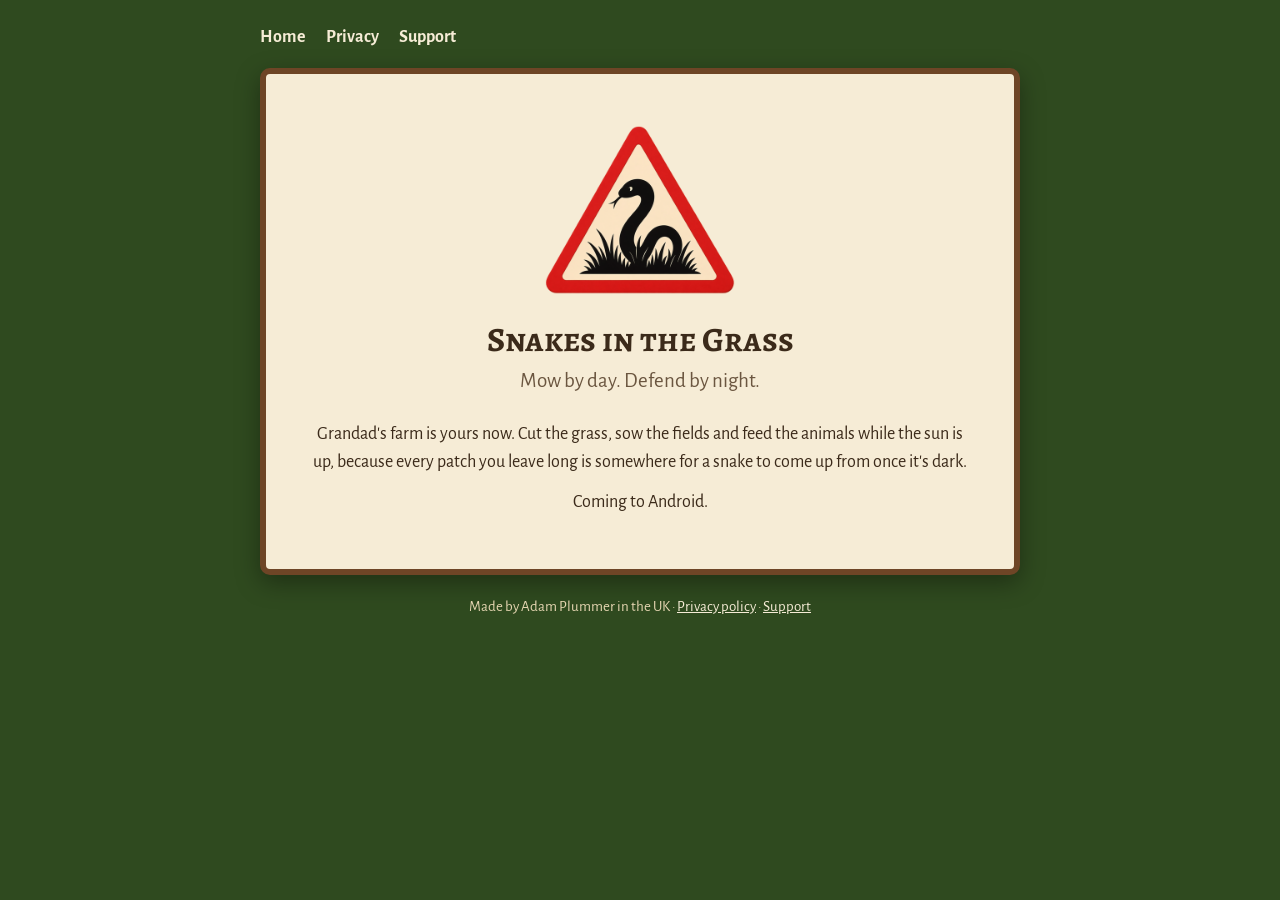
==== index.html @ 62ae63ba "Add files via upload" ====
<!doctype html>
<html lang="en-GB">
<head>
    <meta charset="utf-8">
    <meta name="viewport" content="width=device-width, initial-scale=1">
    <title>Snakes in the Grass</title>
    <meta name="description" content="A farming game for Android: mow by day, defend by night, before the snakes come up out of the long grass.">
    <link rel="icon" type="image/png" href="favicon.png">
    <link rel="preconnect" href="https://fonts.googleapis.com">
    <link rel="preconnect" href="https://fonts.gstatic.com" crossorigin>
    <link href="https://fonts.googleapis.com/css2?family=Alegreya+SC:wght@700&family=Alegreya+Sans:wght@400;700&display=swap" rel="stylesheet">
    <link rel="stylesheet" href="style.css">
</head>
<body>
    <nav>
        <a href="./">Home</a>
        <a href="privacy.html">Privacy</a>
        <a href="support.html">Support</a>
    </nav>

    <main class="sheet hero">
        <img src="logo.png" alt="A black snake rising out of grass on a red warning triangle" width="480" height="480">
        <h1>Snakes in the Grass</h1>
        <p class="tagline">Mow by day. Defend by night.</p>
        <p>Grandad's farm is yours now. Cut the grass, sow the fields and feed the animals while the sun is up, because every patch you leave long is somewhere for a snake to come up from once it's dark.</p>
        <p>Coming to Android.</p>
    </main>

    <footer>
        Made by Adam Plummer in the UK &middot; <a href="privacy.html">Privacy policy</a> &middot; <a href="support.html">Support</a>
    </footer>
</body>
</html>
---- style.css ----
/* Snakes in the Grass - the game's website (Road to launch item 20).
   Parchment and ink, the HUD's colours; Alegreya, the HUD's type. */

:root {
    --parchment: #f6ecd6;
    --parchment-edge: #e6d6b2;
    --ink: #3b2a1a;
    --ink-soft: #6b5640;
    --wood: #6e4526;
    --warning: #c62828;
    --page: #2f4a1f;
}

* {
    box-sizing: border-box;
}

html {
    background: var(--page);
}

body {
    margin: 0;
    padding: 24px 16px 48px;
    font-family: "Alegreya Sans", Georgia, serif;
    font-size: 18px;
    line-height: 1.55;
    color: var(--ink);
    background: var(--page);
}

.sheet {
    max-width: 760px;
    margin: 0 auto;
    padding: 36px 40px 40px;
    background: var(--parchment);
    border: 6px solid var(--wood);
    border-radius: 10px;
    box-shadow: 0 8px 24px rgba(0, 0, 0, 0.35);
}

h1,
h2 {
    font-family: "Alegreya SC", Georgia, serif;
    font-weight: 700;
    line-height: 1.2;
}

h1 {
    margin: 0 0 4px;
    font-size: 34px;
}

h2 {
    margin: 32px 0 8px;
    font-size: 23px;
    border-bottom: 2px solid var(--parchment-edge);
    padding-bottom: 4px;
}

h3 {
    margin: 22px 0 4px;
    font-size: 19px;
}

p,
ul {
    margin: 0 0 12px;
}

ul {
    padding-left: 22px;
}

li {
    margin-bottom: 4px;
}

a {
    color: var(--warning);
}

.dated {
    color: var(--ink-soft);
    margin-bottom: 20px;
}

.summary {
    background: #fbf5e7;
    border-left: 5px solid var(--warning);
    padding: 12px 16px;
    margin: 16px 0 8px;
}

.summary ul {
    margin: 0;
}

nav {
    max-width: 760px;
    margin: 0 auto 16px;
    display: flex;
    gap: 20px;
    flex-wrap: wrap;
}

nav a {
    color: var(--parchment);
    text-decoration: none;
    font-weight: 700;
}

nav a:hover {
    text-decoration: underline;
}

.hero {
    text-align: center;
}

.hero img {
    width: 200px;
    max-width: 60%;
    height: auto;
}

.tagline {
    font-size: 21px;
    color: var(--ink-soft);
    margin-bottom: 24px;
}

footer {
    max-width: 760px;
    margin: 20px auto 0;
    color: var(--parchment-edge);
    font-size: 15px;
    text-align: center;
}

footer a {
    color: var(--parchment);
}

@media (max-width: 560px) {
    .sheet {
        padding: 24px 18px 28px;
        border-width: 4px;
    }

    h1 {
        font-size: 28px;
    }
}
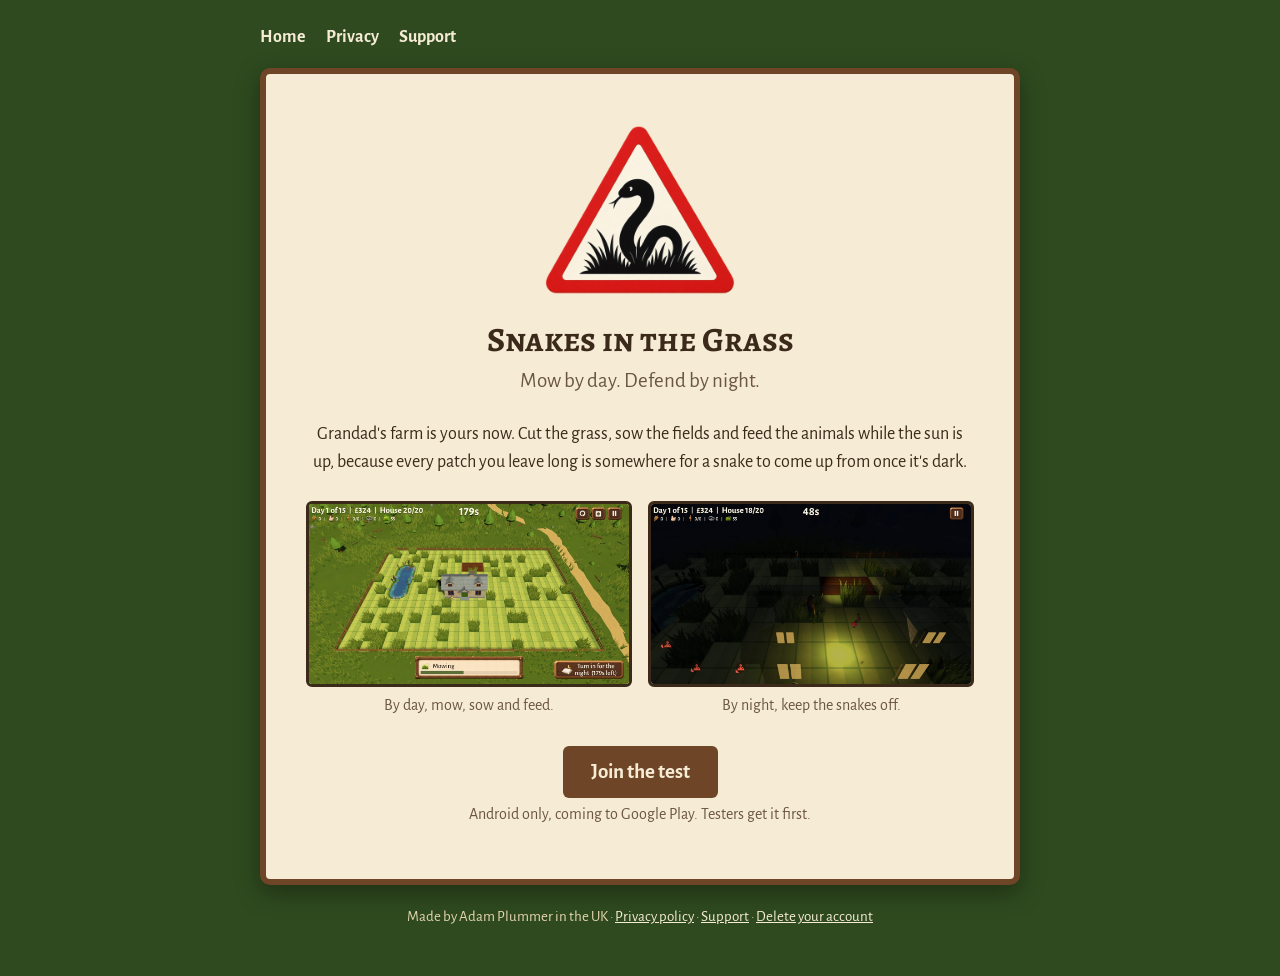
==== commit c39e07cb: "Add files via upload" ====
--- a/index.html
+++ b/index.html
@@ -23,11 +23,27 @@
         <h1>Snakes in the Grass</h1>
         <p class="tagline">Mow by day. Defend by night.</p>
         <p>Grandad's farm is yours now. Cut the grass, sow the fields and feed the animals while the sun is up, because every patch you leave long is somewhere for a snake to come up from once it's dark.</p>
-        <p>Coming to Android.</p>
+
+        <div class="shots">
+            <figure>
+                <img src="day.jpg" alt="The farm by day: a cottage and pond inside a fenced field, half mown, with patches of long grass left standing" width="1200" height="675">
+                <figcaption>By day, mow, sow and feed.</figcaption>
+            </figure>
+            <figure>
+                <img src="night.jpg" alt="The same farm at night: the farmer's torch lights the cut grass as a red and black snake comes out of the long grass" width="1200" height="675">
+                <figcaption>By night, keep the snakes off.</figcaption>
+            </figure>
+        </div>
+
+        <!-- During the closed test. At launch, Google's "Get it on Google Play" badge goes here instead. -->
+        <p class="call">
+            <a class="button" href="testers.html">Join the test</a>
+        </p>
+        <p class="call-note">Android only, coming to Google Play. Testers get it first.</p>
     </main>
 
     <footer>
-        Made by Adam Plummer in the UK &middot; <a href="privacy.html">Privacy policy</a> &middot; <a href="support.html">Support</a>
+        Made by Adam Plummer in the UK &middot; <a href="privacy.html">Privacy policy</a> &middot; <a href="support.html">Support</a> &middot; <a href="delete-account.html">Delete your account</a>
     </footer>
 </body>
 </html>
--- a/style.css
+++ b/style.css
@@ -142,6 +142,81 @@
     color: var(--parchment);
 }
 
+ol {
+    margin: 0 0 12px;
+    padding-left: 22px;
+}
+
+ol li {
+    margin-bottom: 12px;
+}
+
+.button {
+    display: inline-block;
+    margin-top: 6px;
+    padding: 8px 18px;
+    background: var(--wood);
+    color: var(--parchment);
+    font-weight: 700;
+    text-decoration: none;
+    border-radius: 6px;
+}
+
+.button:hover {
+    background: var(--ink);
+}
+
+.summary p {
+    margin: 0;
+}
+
+/* The homepage's day and night, side by side; stacked on a phone. */
+.shots {
+    display: grid;
+    grid-template-columns: 1fr 1fr;
+    gap: 16px;
+    margin: 24px 0 8px;
+}
+
+.shots figure {
+    margin: 0;
+}
+
+.hero .shots img {
+    display: block;
+    width: 100%;
+    max-width: none;
+    height: auto;
+    border: 3px solid var(--ink);
+    border-radius: 6px;
+}
+
+.shots figcaption {
+    margin-top: 6px;
+    color: var(--ink-soft);
+    font-size: 16px;
+}
+
+.call {
+    margin: 22px 0 4px;
+}
+
+.call .button {
+    font-size: 21px;
+    padding: 10px 28px;
+}
+
+.call-note {
+    color: var(--ink-soft);
+    font-size: 16px;
+}
+
+@media (max-width: 560px) {
+    .shots {
+        grid-template-columns: 1fr;
+    }
+}
+
 @media (max-width: 560px) {
     .sheet {
         padding: 24px 18px 28px;
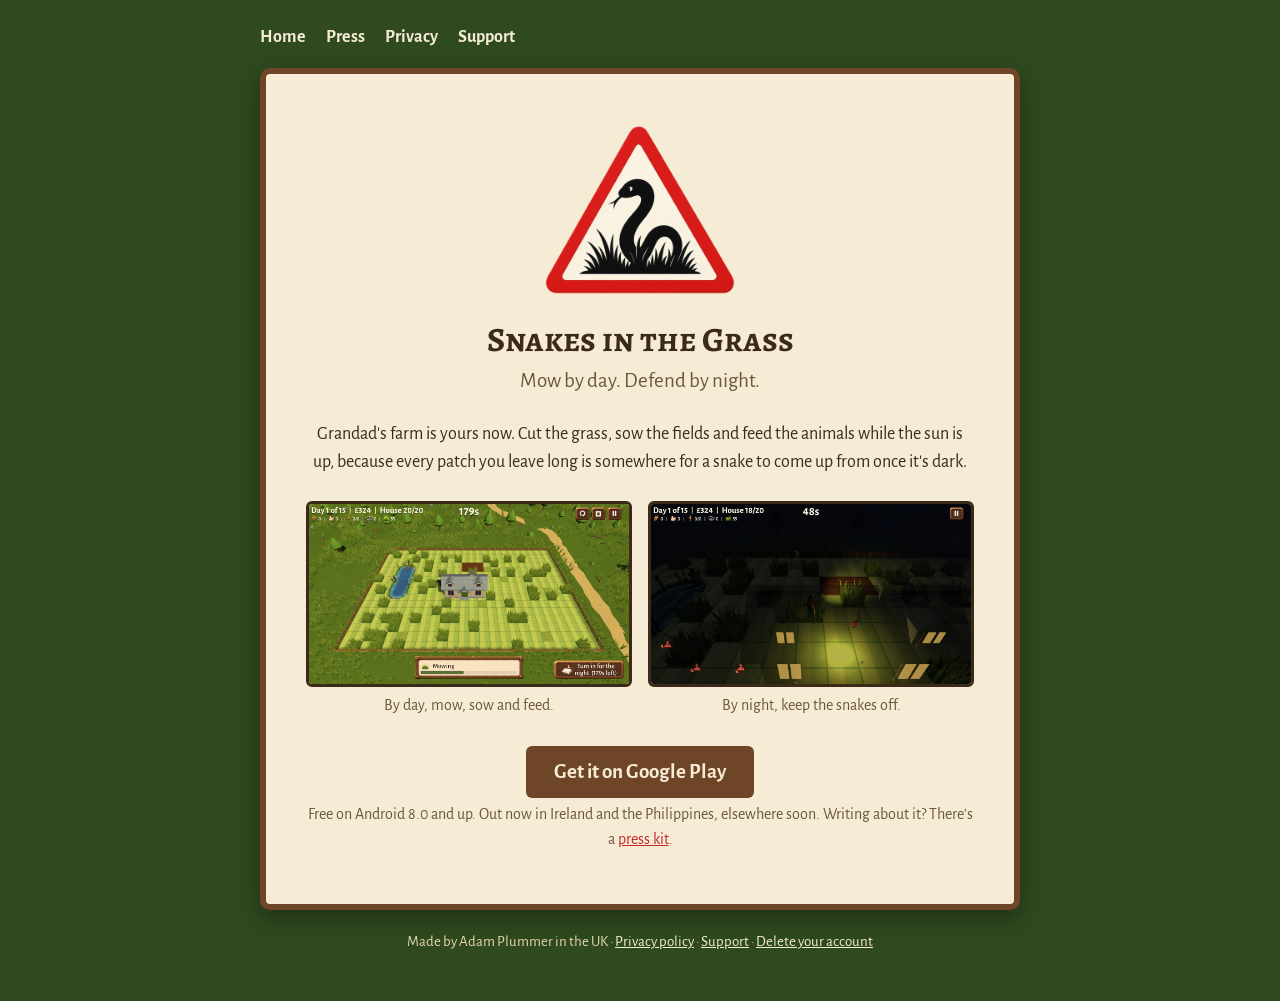
==== commit 2a967dba: "Add files via upload" ====
--- a/index.html
+++ b/index.html
@@ -14,6 +14,7 @@
 <body>
     <nav>
         <a href="./">Home</a>
+        <a href="press.html">Press</a>
         <a href="privacy.html">Privacy</a>
         <a href="support.html">Support</a>
     </nav>
@@ -35,11 +36,12 @@
             </figure>
         </div>
 
-        <!-- During the closed test. At launch, Google's "Get it on Google Play" badge goes here instead. -->
+        <!-- The game's own store link (ShareSheet.StoreLink), live since 30 Oct 2026.
+             Google's official badge image can replace the button. -->
         <p class="call">
-            <a class="button" href="testers.html">Join the test</a>
+            <a class="button" href="https://play.google.com/store/apps/details?id=com.snakesinthegrass.game">Get it on Google Play</a>
         </p>
-        <p class="call-note">Android only, coming to Google Play. Testers get it first.</p>
+        <p class="call-note">Free on Android 8.0 and up. Out now in Ireland and the Philippines, elsewhere soon. Writing about it? There's a <a href="press.html">press kit</a>.</p>
     </main>
 
     <footer>
--- a/style.css
+++ b/style.css
@@ -166,6 +166,12 @@
     background: var(--ink);
 }
 
+/* The same button, before there is anywhere for it to go. */
+.waiting {
+    background: var(--ink-soft);
+    cursor: default;
+}
+
 .summary p {
     margin: 0;
 }
@@ -227,3 +233,80 @@
         font-size: 28px;
     }
 }
+
+/* The press page: the fact sheet, the shots and the logo pack (item 45). */
+.facts {
+    margin: 12px 0 16px;
+}
+
+.facts dt {
+    font-family: "Alegreya SC", Georgia, serif;
+    font-weight: 700;
+    margin-top: 12px;
+}
+
+.facts dd {
+    margin: 0;
+}
+
+.press-shots,
+.press-logos {
+    display: grid;
+    gap: 16px;
+    margin: 16px 0 8px;
+}
+
+.press-shots {
+    grid-template-columns: 1fr 1fr;
+}
+
+.press-logos {
+    grid-template-columns: repeat(3, 1fr);
+    align-items: end;
+}
+
+.press-shots figure,
+.press-logos figure {
+    margin: 0;
+}
+
+.press-shots img,
+.press-logos img {
+    display: block;
+    width: 100%;
+    height: auto;
+}
+
+.press-shots img {
+    border: 3px solid var(--ink);
+    border-radius: 6px;
+}
+
+/* The snake alone is drawn in cream, for dark backgrounds; it needs one here. */
+.on-dark {
+    background: var(--page);
+    border-radius: 6px;
+}
+
+.press-shots figcaption,
+.press-logos figcaption,
+.asset-note {
+    margin-top: 6px;
+    color: var(--ink-soft);
+    font-size: 16px;
+}
+
+video {
+    display: block;
+    width: 100%;
+    height: auto;
+    border: 3px solid var(--ink);
+    border-radius: 6px;
+    background: var(--ink);
+}
+
+@media (max-width: 560px) {
+    .press-shots {
+        grid-template-columns: 1fr;
+    }
+}
